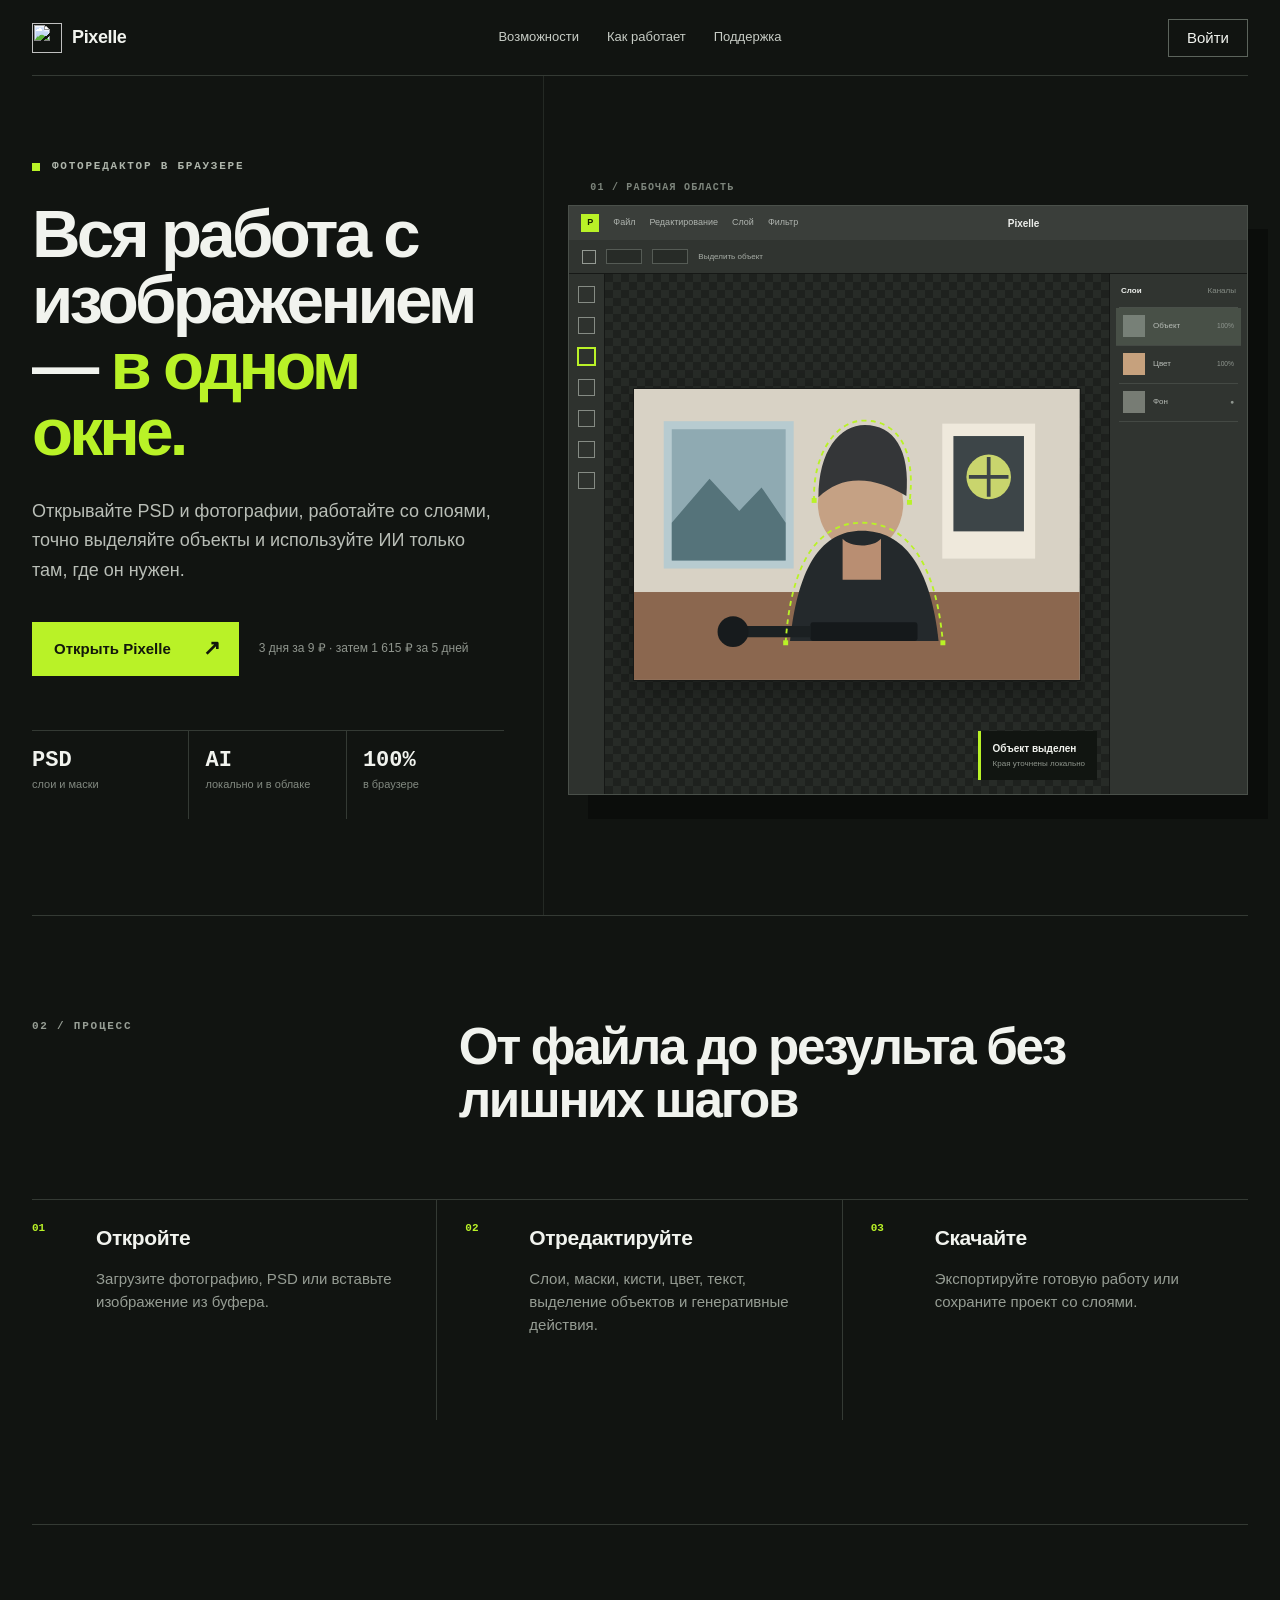
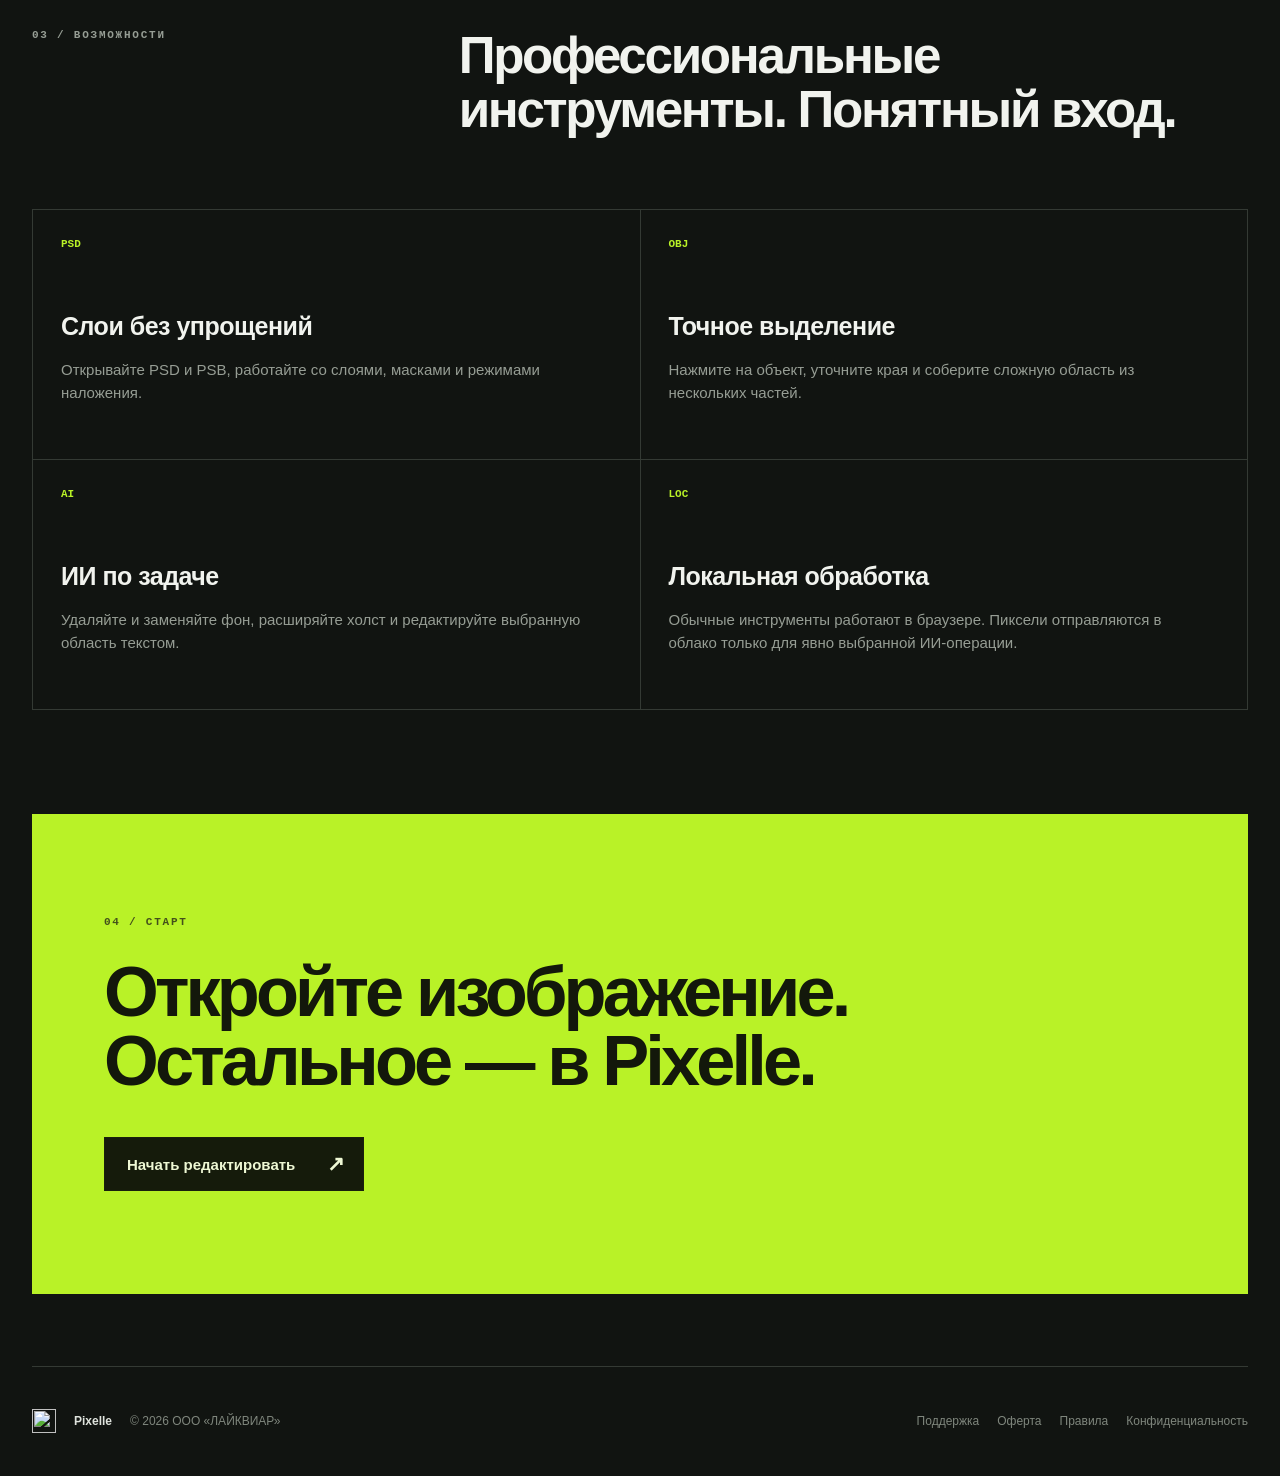
==== apps/photocraft-web/landing.html @ 4df217c8 "feat(pixelle): add landing access flow" ====
<!DOCTYPE html>
<html lang="ru">
<head>
  <meta charset="utf-8">
  <meta name="viewport" content="width=device-width, initial-scale=1">
  <meta name="theme-color" content="#11151a">
  <meta name="description" content="Pixelle — полноценный онлайн-фоторедактор с PSD, слоями, точным выделением и ИИ-инструментами.">
  <title>Pixelle — онлайн-фоторедактор</title>
  <link rel="icon" type="image/svg+xml" href="pixelle.svg">
  <link rel="icon" type="image/png" sizes="32x32" href="pixelle-32.png">
  <link rel="icon" href="favicon.ico" sizes="any">
  <link rel="apple-touch-icon" sizes="180x180" href="apple-touch-icon.png">
  <link rel="manifest" href="site.webmanifest">
  <link rel="stylesheet" href="landing.css">
  <link rel="stylesheet" href="commerce.css">
  <link rel="dns-prefetch" href="https://mc.yandex.ru">
  <link rel="preconnect" href="https://mc.yandex.ru" crossorigin>
  <link rel="preconnect" href="https://auth.neiro-platform.ru" crossorigin>
  <script src="landing.js" defer></script>
  <script src="commerce.js" defer></script>
  <!-- Yandex.Metrika counter -->
  <script>
    (function(m,e,t,r,i,k,a){
      m[i]=m[i]||function(){(m[i].a=m[i].a||[]).push(arguments)};
      m[i].l=1*new Date();
      for (var j=0;j<document.scripts.length;j++){if(document.scripts[j].src===r){return;}}
      k=e.createElement(t),a=e.getElementsByTagName(t)[0],k.async=1,k.src=r,a.parentNode.insertBefore(k,a)
    })(window,document,"script","https://mc.yandex.ru/metrika/tag.js?id=113889832","ym");
    ym(113889832,"init",{ssr:true,webvisor:true,clickmap:true,ecommerce:"dataLayer",referrer:document.referrer,url:location.href,accurateTrackBounce:true,trackLinks:true});
  </script>
  <!-- /Yandex.Metrika counter -->
</head>
<body data-pixelle-surface="landing">
  <noscript><div><img src="https://mc.yandex.ru/watch/113889832" style="position:absolute;left:-9999px" alt=""></div></noscript>
  <header class="site-header">
    <a class="brand" href="./" aria-label="Pixelle, главная">
      <img src="pixelle.svg" width="30" height="30" alt="">
      <span>Pixelle</span>
    </a>
    <nav class="site-nav" aria-label="Основная навигация">
      <a href="#capabilities">Возможности</a>
      <a href="#how-it-works">Как работает</a>
      <button type="button" data-pixelle-support>Поддержка</button>
    </nav>
    <button class="header-access" type="button" data-pixelle-start>Войти</button>
  </header>

  <main>
    <section class="hero" aria-labelledby="hero-title">
      <div class="hero-copy">
        <p class="eyebrow"><span aria-hidden="true"></span>Фоторедактор в браузере</p>
        <h1 id="hero-title">Вся работа с изображением — <em>в одном окне.</em></h1>
        <p class="hero-lead">Открывайте PSD и фотографии, работайте со слоями, точно выделяйте объекты и используйте ИИ только там, где он нужен.</p>
        <div class="hero-actions">
          <button class="primary-action" type="button" data-pixelle-start>
            <span>Открыть Pixelle</span><span aria-hidden="true">↗</span>
          </button>
          <span class="trial-note">3 дня за 9 ₽ · затем 1 615 ₽ за 5 дней</span>
        </div>
        <p class="entry-error" data-pixelle-entry-error role="alert" hidden></p>
        <ul class="hero-facts" aria-label="Ключевые возможности">
          <li><strong>PSD</strong><span>слои и маски</span></li>
          <li><strong>AI</strong><span>локально и в облаке</span></li>
          <li><strong>100%</strong><span>в браузере</span></li>
        </ul>
      </div>

      <div class="product-stage" aria-label="Предпросмотр рабочей области Pixelle">
        <div class="stage-mark" aria-hidden="true">01 / РАБОЧАЯ ОБЛАСТЬ</div>
        <div class="editor-frame">
          <div class="editor-topbar"><span class="mini-logo">P</span><span>Файл</span><span>Редактирование</span><span>Слой</span><span>Фильтр</span><b>Pixelle</b></div>
          <div class="editor-options"><span></span><i></i><i></i><small>Выделить объект</small></div>
          <div class="editor-body">
            <div class="editor-tools" aria-hidden="true"><i></i><i></i><i></i><i></i><i></i><i></i><i></i></div>
            <div class="editor-canvas">
              <svg viewBox="0 0 720 470" role="img" aria-label="Макет редактируемой фотографии">
                <rect width="720" height="470" fill="#d8d2c5"/>
                <rect y="328" width="720" height="142" fill="#8b674f"/>
                <rect x="48" y="52" width="210" height="238" fill="#b7cbd0"/>
                <rect x="61" y="65" width="184" height="212" fill="#8faab2"/>
                <path d="M61 216L122 145l48 52 36-38 39 57v61H61z" fill="#55737a"/>
                <rect x="498" y="56" width="150" height="218" fill="#efe9dc"/>
                <rect x="516" y="76" width="114" height="154" fill="#3d4548"/>
                <circle cx="573" cy="142" r="36" fill="#c9d56d"/>
                <path d="M573 110v64M541 142h64" stroke="#3d4548" stroke-width="6"/>
                <ellipse cx="366" cy="185" rx="69" ry="78" fill="#c5a184"/>
                <path d="M298 175c0-75 34-117 75-117 46 0 74 39 67 115-24-15-51-25-77-25-25 0-46 9-65 27z" fill="#343638"/>
                <path d="M252 407c13-123 52-178 116-178 67 0 111 57 124 178z" fill="#24292c"/>
                <path d="M337 242c12 14 49 15 62 0v66h-62z" fill="#b98e72"/>
                <rect x="285" y="377" width="173" height="30" rx="4" fill="#15191b"/>
                <path d="M285 392H161" stroke="#1b2022" stroke-width="18"/>
                <circle cx="160" cy="392" r="25" fill="#171b1d"/>
                <path d="M291 181c-3-74 34-130 81-130 55 0 84 48 73 133M245 410c8-128 52-194 123-194 74 0 120 66 131 194" fill="none" stroke="#b9f227" stroke-width="3" stroke-dasharray="8 7"/>
                <g fill="#b9f227"><rect x="287" y="176" width="8" height="8"/><rect x="441" y="179" width="8" height="8"/><rect x="241" y="406" width="8" height="8"/><rect x="495" y="406" width="8" height="8"/></g>
              </svg>
              <div class="canvas-tag"><b>Объект выделен</b><span>Края уточнены локально</span></div>
            </div>
            <aside class="editor-panels">
              <div class="panel-title"><b>Слои</b><span>Каналы</span></div>
              <div class="layer-row active"><i></i><span>Объект</span><small>100%</small></div>
              <div class="layer-row"><i></i><span>Цвет</span><small>100%</small></div>
              <div class="layer-row"><i></i><span>Фон</span><small>●</small></div>
            </aside>
          </div>
        </div>
      </div>
    </section>

    <section class="workflow" id="how-it-works" aria-labelledby="workflow-title">
      <div class="section-heading"><p>02 / ПРОЦЕСС</p><h2 id="workflow-title">От файла до результа без лишних шагов</h2></div>
      <ol class="workflow-list">
        <li><span>01</span><div><h3>Откройте</h3><p>Загрузите фотографию, PSD или вставьте изображение из буфера.</p></div></li>
        <li><span>02</span><div><h3>Отредактируйте</h3><p>Слои, маски, кисти, цвет, текст, выделение объектов и генеративные действия.</p></div></li>
        <li><span>03</span><div><h3>Скачайте</h3><p>Экспортируйте готовую работу или сохраните проект со слоями.</p></div></li>
      </ol>
    </section>

    <section class="capabilities" id="capabilities" aria-labelledby="capabilities-title">
      <div class="section-heading"><p>03 / ВОЗМОЖНОСТИ</p><h2 id="capabilities-title">Профессиональные инструменты. Понятный вход.</h2></div>
      <div class="capability-grid">
        <article><span>PSD</span><h3>Слои без упрощений</h3><p>Открывайте PSD и PSB, работайте со слоями, масками и режимами наложения.</p></article>
        <article><span>OBJ</span><h3>Точное выделение</h3><p>Нажмите на объект, уточните края и соберите сложную область из нескольких частей.</p></article>
        <article><span>AI</span><h3>ИИ по задаче</h3><p>Удаляйте и заменяйте фон, расширяйте холст и редактируйте выбранную область текстом.</p></article>
        <article><span>LOC</span><h3>Локальная обработка</h3><p>Обычные инструменты работают в браузере. Пиксели отправляются в облако только для явно выбранной ИИ-операции.</p></article>
      </div>
    </section>

    <section class="final-cta" aria-labelledby="final-title">
      <p>04 / СТАРТ</p>
      <h2 id="final-title">Откройте изображение.<br>Остальное — в Pixelle.</h2>
      <button class="primary-action" type="button" data-pixelle-start><span>Начать редактировать</span><span aria-hidden="true">↗</span></button>
    </section>
  </main>

  <footer class="site-footer">
    <div><img src="pixelle.svg" width="24" height="24" alt=""><b>Pixelle</b><span>© 2026 ООО «ЛАЙКВИАР»</span></div>
    <nav aria-label="Правовая и сервисная информация"><button type="button" data-pixelle-support>Поддержка</button><a href="/offer">Оферта</a><a href="/rules">Правила</a><a href="/privacy">Конфиденциальность</a></nav>
  </footer>
</body>
</html>
---- apps/photocraft-web/landing.css ----
:root {
  color-scheme: dark;
  --ink: #f1f3ee;
  --muted: #9da39a;
  --surface: #111411;
  --surface-2: #171b18;
  --surface-3: #202521;
  --line: #343a34;
  --accent: #b9f227;
  --accent-ink: #13180b;
}

* { box-sizing: border-box; }
html { scroll-behavior: smooth; background: var(--surface); }
body {
  min-width: 320px;
  margin: 0;
  overflow-x: hidden;
  color: var(--ink);
  background: var(--surface);
  font: 15px/1.55 Inter, ui-sans-serif, -apple-system, BlinkMacSystemFont, "Segoe UI", sans-serif;
}
button, a { font: inherit; }
a { color: inherit; }
button { color: inherit; }

.site-header {
  position: relative;
  z-index: 5;
  display: grid;
  width: min(1440px, calc(100% - 64px));
  min-height: 76px;
  margin: 0 auto;
  align-items: center;
  grid-template-columns: 1fr auto 1fr;
  border-bottom: 1px solid var(--line);
}
.brand { display: inline-flex; width: max-content; align-items: center; gap: 10px; text-decoration: none; font-size: 18px; font-weight: 760; letter-spacing: -.02em; }
.brand img { image-rendering: pixelated; }
.site-nav { display: flex; align-items: center; gap: 28px; color: #c7ccc5; font-size: 13px; }
.site-nav a { text-decoration: none; }
.site-nav button, .header-access { padding: 0; border: 0; background: transparent; cursor: pointer; }
.site-nav a:hover, .site-nav button:hover, .header-access:hover { color: var(--accent); }
.header-access { justify-self: end; min-height: 38px; padding: 0 18px; border: 1px solid #5c645c; }
.header-access:focus-visible, .site-nav a:focus-visible, .site-nav button:focus-visible { outline: 2px solid var(--accent); outline-offset: 4px; }

main { overflow: hidden; }
.hero {
  position: relative;
  display: grid;
  width: min(1440px, calc(100% - 64px));
  min-height: 720px;
  margin: 0 auto;
  padding: 84px 0 96px;
  align-items: center;
  grid-template-columns: minmax(360px, .82fr) minmax(580px, 1.18fr);
  gap: 64px;
}
.hero::before { position: absolute; top: 0; bottom: 0; left: 42%; width: 1px; content: ""; background: #242924; }
.hero-copy { position: relative; z-index: 1; max-width: 620px; }
.eyebrow, .section-heading > p, .final-cta > p { margin: 0 0 28px; color: #aeb5ab; font: 700 11px/1.2 ui-monospace, SFMono-Regular, Menlo, monospace; letter-spacing: .16em; text-transform: uppercase; }
.eyebrow { display: flex; align-items: center; gap: 12px; }
.eyebrow span { width: 8px; height: 8px; background: var(--accent); }
h1 { max-width: 760px; margin: 0; font-size: clamp(52px, 5.25vw, 82px); font-weight: 690; line-height: .98; letter-spacing: -.055em; }
h1 em { color: var(--accent); font-style: normal; }
.hero-lead { max-width: 570px; margin: 32px 0 0; color: #b9beb7; font-size: 18px; line-height: 1.65; }
.hero-actions { display: flex; margin-top: 36px; align-items: center; gap: 20px; }
.primary-action { display: inline-flex; min-height: 54px; padding: 0 18px 0 22px; align-items: center; justify-content: space-between; gap: 32px; border: 0; background: var(--accent); color: var(--accent-ink); font-weight: 780; cursor: pointer; }
.primary-action:hover { background: #d1ff58; }
.primary-action:focus-visible { outline: 2px solid white; outline-offset: 4px; }
.primary-action:disabled { cursor: wait; opacity: .58; }
.primary-action span:last-child { font-size: 21px; }
.trial-note { max-width: 210px; color: #8f958d; font-size: 12px; line-height: 1.45; }
.entry-error { max-width: 520px; margin: 16px 0 0; padding-left: 12px; border-left: 2px solid #ff705c; color: #ffb3a8; font-size: 13px; }
.hero-facts { display: grid; margin: 54px 0 0; padding: 0; grid-template-columns: repeat(3, 1fr); border-top: 1px solid var(--line); list-style: none; }
.hero-facts li { display: grid; min-height: 88px; padding: 17px 16px 12px 0; align-content: start; gap: 2px; border-right: 1px solid var(--line); }
.hero-facts li + li { padding-left: 16px; }
.hero-facts li:last-child { border-right: 0; }
.hero-facts strong { color: var(--ink); font: 760 22px/1.2 ui-monospace, SFMono-Regular, Menlo, monospace; }
.hero-facts span { color: #828980; font-size: 11px; }

.product-stage { position: relative; z-index: 1; min-width: 0; }
.stage-mark { margin: 0 0 12px 22px; color: #7d857c; font: 700 10px/1 ui-monospace, SFMono-Regular, Menlo, monospace; letter-spacing: .12em; }
.editor-frame { overflow: hidden; border: 1px solid #4a504a; background: #252925; box-shadow: 20px 24px 0 #0b0d0b; }
.editor-topbar { display: flex; height: 34px; padding: 0 12px; align-items: center; gap: 14px; color: #aeb3ae; background: #3a3e3a; font-size: 9px; }
.editor-topbar b { margin-left: auto; margin-right: auto; color: #eceeeb; font-size: 10px; }
.mini-logo { display: grid; width: 18px; height: 18px; place-items: center; color: #152000; background: var(--accent); font-weight: 900; }
.editor-options { display: flex; height: 34px; padding: 0 13px; align-items: center; gap: 10px; color: #a7ada6; border-bottom: 1px solid #161816; background: #303430; }
.editor-options span { width: 14px; height: 14px; border: 1px solid #949a93; }
.editor-options i { width: 36px; height: 15px; border: 1px solid #555b55; background: #272b27; }
.editor-options small { font-size: 8px; }
.editor-body { display: grid; height: 520px; grid-template-columns: 36px minmax(0, 1fr) 138px; }
.editor-tools { display: grid; padding: 12px 9px; align-content: start; gap: 14px; border-right: 1px solid #161816; background: #2e322e; }
.editor-tools i { width: 17px; height: 17px; border: 1px solid #858b84; }
.editor-tools i:nth-child(3) { border-color: var(--accent); box-shadow: inset 0 0 0 2px #2e322e, 0 0 0 1px var(--accent); }
.editor-canvas { position: relative; display: grid; min-width: 0; padding: 36px 28px; place-items: center; overflow: hidden; background-color: #1e211e; background-image: linear-gradient(45deg, #272b27 25%, transparent 25%), linear-gradient(-45deg, #272b27 25%, transparent 25%), linear-gradient(45deg, transparent 75%, #272b27 75%), linear-gradient(-45deg, transparent 75%, #272b27 75%); background-position: 0 0, 0 8px, 8px -8px, -8px 0; background-size: 16px 16px; }
.editor-canvas svg { display: block; width: 100%; height: auto; max-height: 100%; border: 1px solid #171917; box-shadow: 0 12px 34px rgba(0, 0, 0, .3); }
.canvas-tag { position: absolute; right: 12px; bottom: 14px; display: grid; padding: 10px 12px; gap: 1px; border-left: 3px solid var(--accent); background: #111511; }
.canvas-tag b { font-size: 10px; }
.canvas-tag span { color: #8e958c; font-size: 8px; }
.editor-panels { padding: 11px 9px; border-left: 1px solid #161816; background: #303430; }
.panel-title { display: flex; padding: 0 2px 9px; justify-content: space-between; color: #858c85; font-size: 8px; border-bottom: 1px solid #4a504a; }
.panel-title b { color: #eef0ed; }
.layer-row { display: grid; min-height: 38px; padding: 6px 4px; align-items: center; grid-template-columns: 24px 1fr auto; gap: 6px; color: #b9beb8; font-size: 8px; border-bottom: 1px solid #444944; }
.layer-row.active { margin: 0 -3px; padding-right: 7px; padding-left: 7px; background: #485047; }
.layer-row i { width: 22px; height: 22px; background: #778077; }
.layer-row:nth-child(3) i { background: #c6a17d; }
.layer-row:nth-child(4) i { background: #777c74; }
.layer-row small { color: #8f968f; }

.workflow, .capabilities { width: min(1440px, calc(100% - 64px)); margin: 0 auto; padding: 104px 0; border-top: 1px solid var(--line); }
.section-heading { display: grid; grid-template-columns: 1fr 2fr; gap: 32px; }
.section-heading h2 { max-width: 760px; margin: 0; font-size: clamp(38px, 4vw, 62px); font-weight: 640; line-height: 1.05; letter-spacing: -.045em; }
.workflow-list { display: grid; margin: 72px 0 0; padding: 0; grid-template-columns: repeat(3, 1fr); border-top: 1px solid var(--line); list-style: none; }
.workflow-list li { display: grid; min-height: 220px; padding: 22px 28px 26px 0; grid-template-columns: 48px 1fr; gap: 16px; border-right: 1px solid var(--line); }
.workflow-list li + li { padding-left: 28px; }
.workflow-list li:last-child { border-right: 0; }
.workflow-list > li > span, .capability-grid article > span { color: var(--accent); font: 700 11px/1.2 ui-monospace, SFMono-Regular, Menlo, monospace; }
.workflow h3, .capabilities h3 { margin: 0 0 12px; font-size: 21px; letter-spacing: -.02em; }
.workflow p, .capabilities p { margin: 0; color: #969d94; }
.capability-grid { display: grid; margin-top: 72px; grid-template-columns: repeat(2, 1fr); border-top: 1px solid var(--line); border-left: 1px solid var(--line); }
.capability-grid article { min-height: 250px; padding: 28px; border-right: 1px solid var(--line); border-bottom: 1px solid var(--line); }
.capability-grid article > span { display: block; margin-bottom: 56px; }
.capability-grid h3 { font-size: 25px; }
.capability-grid p { max-width: 520px; }

.final-cta { display: grid; width: min(1440px, calc(100% - 64px)); min-height: 480px; margin: 0 auto 72px; padding: 72px; align-content: center; justify-items: start; background: var(--accent); color: var(--accent-ink); }
.final-cta > p { color: #44501b; }
.final-cta h2 { margin: 0 0 42px; font-size: clamp(46px, 5.5vw, 84px); font-weight: 690; line-height: .98; letter-spacing: -.055em; }
.final-cta .primary-action { border: 1px solid #19200d; background: #151b0b; color: #eef8d4; }
.final-cta .primary-action:hover { background: #283810; }

.site-footer { display: flex; width: min(1440px, calc(100% - 64px)); min-height: 110px; margin: 0 auto; align-items: center; justify-content: space-between; color: #7f867d; font-size: 12px; border-top: 1px solid var(--line); }
.site-footer > div, .site-footer nav { display: flex; align-items: center; gap: 18px; }
.site-footer b { color: #dfe3dd; }
.site-footer a { text-decoration: none; }
.site-footer button { padding: 0; color: inherit; border: 0; background: transparent; cursor: pointer; }
.site-footer a:hover, .site-footer button:hover { color: var(--accent); }

@media (max-width: 1120px) {
  .site-header, .hero, .workflow, .capabilities, .final-cta, .site-footer { width: min(100% - 40px, 920px); }
  .hero { min-height: auto; padding-top: 64px; grid-template-columns: 1fr; }
  .hero::before { display: none; }
  .hero-copy { max-width: 760px; }
  .product-stage { max-width: 880px; }
  .editor-body { height: 500px; }
  .section-heading { grid-template-columns: 180px 1fr; }
}

@media (max-width: 760px) {
  .site-header, .hero, .workflow, .capabilities, .final-cta, .site-footer { width: min(100% - 32px, 640px); }
  .site-header { min-height: 66px; grid-template-columns: 1fr auto; }
  .site-nav { display: none; }
  .hero { padding: 56px 0 72px; gap: 44px; }
  h1 { font-size: clamp(44px, 14vw, 66px); }
  .hero-lead { font-size: 16px; }
  .hero-actions { align-items: flex-start; flex-direction: column; }
  .trial-note { max-width: 320px; }
  .hero-facts { margin-top: 42px; }
  .hero-facts strong { font-size: 18px; }
  .editor-frame { box-shadow: 10px 12px 0 #0b0d0b; }
  .editor-topbar span:not(.mini-logo), .editor-options small { display: none; }
  .editor-body { height: 340px; grid-template-columns: 28px minmax(0, 1fr); }
  .editor-panels { display: none; }
  .editor-tools { padding: 10px 6px; gap: 10px; }
  .editor-tools i { width: 14px; height: 14px; }
  .editor-canvas { padding: 22px 12px; }
  .canvas-tag { display: none; }
  .workflow, .capabilities { padding: 72px 0; }
  .section-heading { grid-template-columns: 1fr; gap: 0; }
  .workflow-list { margin-top: 48px; grid-template-columns: 1fr; }
  .workflow-list li { min-height: 0; padding: 24px 0; border-right: 0; border-bottom: 1px solid var(--line); }
  .workflow-list li + li { padding-left: 0; }
  .capability-grid { margin-top: 48px; grid-template-columns: 1fr; }
  .capability-grid article { min-height: 220px; padding: 24px; }
  .capability-grid article > span { margin-bottom: 40px; }
  .final-cta { min-height: 420px; margin-bottom: 40px; padding: 40px 24px; }
  .site-footer { padding: 28px 0; align-items: flex-start; flex-direction: column; gap: 26px; }
  .site-footer > div { flex-wrap: wrap; }
  .site-footer nav { align-items: flex-start; flex-direction: column; gap: 10px; }
}

@media (prefers-reduced-motion: reduce) { html { scroll-behavior: auto; } }
---- apps/photocraft-web/commerce.css ----
:root {
  color-scheme: dark;
  --px-accent: #b9f227;
  --px-accent-strong: #93d60c;
  --px-panel: #242629;
  --px-panel-2: #191b1e;
  --px-border: #45494f;
  --px-text: #f4f6f7;
  --px-muted: #a8adb4;
}

.px-commerce-layer { position: fixed; inset: 0; z-index: 2147483000; font: 14px/1.45 Inter, ui-sans-serif, system-ui, sans-serif; color: var(--px-text); }
.px-commerce-backdrop { position: absolute; inset: 0; background: rgba(9, 10, 12, .72); backdrop-filter: blur(8px); display: grid; place-items: center; padding: 20px; }
.px-commerce-card { width: min(540px, calc(100vw - 32px)); max-height: calc(100vh - 40px); overflow: auto; border: 1px solid var(--px-border); border-radius: 18px; background: linear-gradient(180deg, #2b2e32, var(--px-panel)); box-shadow: 0 28px 90px rgba(0,0,0,.52); position: relative; }
.px-commerce-stripe { height: 5px; background: linear-gradient(90deg, var(--px-accent), #e4ff95); border-radius: 18px 18px 0 0; }
.px-commerce-head { padding: 28px 30px 18px; }
.px-commerce-head h2 { margin: 0 38px 8px 0; font-size: 28px; line-height: 1.12; letter-spacing: -.025em; }
.px-commerce-head p { margin: 0; color: var(--px-muted); }
.px-commerce-close { position: absolute; top: 18px; right: 18px; width: 34px; height: 34px; border: 1px solid var(--px-border); border-radius: 10px; background: #1c1e21; color: var(--px-text); font-size: 22px; cursor: pointer; }
.px-commerce-body { padding: 0 30px 30px; }
.px-commerce-price { display: flex; align-items: baseline; gap: 9px; margin: 10px 0 20px; }
.px-commerce-price strong { font-size: 38px; letter-spacing: -.04em; }
.px-commerce-price span { color: var(--px-muted); }
.px-commerce-benefits { list-style: none; padding: 0; margin: 0 0 22px; display: grid; gap: 10px; }
.px-commerce-benefits li { display: flex; gap: 10px; }
.px-commerce-benefits li::before { content: ""; width: 9px; height: 9px; margin-top: 6px; flex: none; border-radius: 3px; background: var(--px-accent); box-shadow: 0 0 0 3px rgba(185,242,39,.12); }
.px-commerce-consent { display: grid; gap: 12px; padding: 16px; border: 1px solid #3a3e43; background: #1d1f22; border-radius: 12px; color: #c8ccd1; font-size: 12px; }
.px-commerce-consent label { display: flex; align-items: flex-start; gap: 9px; }
.px-commerce-consent input { margin-top: 2px; accent-color: var(--px-accent-strong); }
.px-commerce-consent a { color: #d8ff78; }
.px-commerce-primary { width: 100%; min-height: 48px; margin-top: 18px; border: 0; border-radius: 12px; background: var(--px-accent); color: #161a0b; font-weight: 750; cursor: pointer; }
.px-commerce-primary:hover { background: #c8ff3f; }
.px-commerce-primary:disabled { cursor: not-allowed; opacity: .42; }
.px-commerce-danger { width: 100%; min-height: 44px; margin-top: 18px; border: 1px solid #8f4f50; border-radius: 12px; background: transparent; color: #ffb7b8; font-weight: 700; cursor: pointer; }
.px-commerce-danger:hover { background: rgba(220, 76, 78, .12); }
.px-commerce-danger:disabled { cursor: not-allowed; opacity: .42; }
.px-commerce-note { margin: 14px 0 0; color: var(--px-muted); font-size: 12px; }
.px-commerce-error { margin: 14px 0 0; padding: 11px 12px; border-radius: 10px; background: rgba(231,76,60,.14); color: #ffc0ba; }
.px-commerce-backdrop .paywall-modal {
  display: flex; width: min(520px, calc(100vw - 32px)); max-height: calc(100dvh - 32px); padding: 0;
  flex-direction: column; overflow: hidden; color: #24262d; background: white; border: 0; border-radius: 20px;
  box-shadow: 0 22px 56px rgba(0, 0, 0, .22);
  font-family: -apple-system, BlinkMacSystemFont, "Segoe UI", Roboto, Arial, sans-serif;
}
.paywall-header { position: relative; min-height: 126px; padding: 22px 56px 20px 24px; flex: 0 0 auto; color: #172006; background: linear-gradient(100deg, #9bd70c 0%, #c8ff3f 54%, #83bd00 100%); }
.paywall-modal .paywall-header h2 { max-width: 440px; margin: 0; color: #172006; font-size: 25px; font-weight: 700; line-height: 31px; letter-spacing: 0; }
.paywall-close { position: absolute; top: 14px; right: 14px; display: grid; width: 36px; height: 36px; padding: 0; place-items: center; color: rgba(23, 32, 6, .72); background: transparent; border: 0; border-radius: 50%; font: 400 28px/1 Arial, sans-serif; cursor: pointer; }
.paywall-close:hover, .paywall-close:focus-visible { color: #172006; background: rgba(255, 255, 255, .28); outline: none; }
.paywall-price-row { display: flex; margin-top: 12px; align-items: center; gap: 10px; }
.paywall-price-row strong { font-size: 20px; }
.paywall-price-row > span:not(.paywall-old-price, .paywall-discount) { font-size: 14px; }
.paywall-old-price { color: rgba(23, 32, 6, .58); font-size: 14px; text-decoration: line-through; }
.paywall-discount { padding: 4px 10px; color: #111; background: white; border-radius: 4px; font-size: 12px; font-weight: 700; }
.paywall-body { display: flex; min-height: 0; padding: 22px 24px 16px; flex: 1 1 auto; flex-direction: column; gap: 18px; overflow-y: auto; }
.paywall-benefits { display: grid; margin: 0; padding: 0; gap: 4px; list-style: none; }
.paywall-benefits li { position: relative; min-height: 24px; padding-left: 28px; color: #4a4a4a; font-size: 14px; line-height: 24px; }
.paywall-benefits li::before { position: absolute; left: 0; content: "✓"; color: #6366f2; font-size: 16px; font-weight: 600; }
.paywall-consent { display: grid; gap: 12px; }
.paywall-modal .paywall-consent label { display: grid; margin: 0; align-items: start; grid-template-columns: 20px minmax(0, 1fr); gap: 12px; color: #94949e; font-size: 11px; line-height: 15px; cursor: pointer; }
.paywall-modal .paywall-consent input { width: 20px; height: 20px; margin: 1px 0 0; accent-color: #6366f2; cursor: pointer; }
.paywall-modal .paywall-consent a { color: #6366f2; text-underline-offset: 2px; }
.paywall-actions { display: grid; padding: 0 24px 16px; flex: 0 0 auto; gap: 10px; background: white; }
.paywall-payment { display: flex; width: 100%; min-height: 52px; padding: 0 18px; align-items: center; justify-content: center; gap: 10px; color: #24262d; border-radius: 12px; font: 600 15px/1.2 -apple-system, BlinkMacSystemFont, "Segoe UI", Roboto, Arial, sans-serif; cursor: pointer; }
.paywall-payment-card { background: #ffdd2d; border: 1px solid #ffdd2d; }
.paywall-payment:disabled { opacity: .42; cursor: not-allowed; }
.paywall-payment-card:not(:disabled):hover { background: #ffd51a; }
.paywall-card-icon { position: relative; width: 24px; height: 18px; border: 2px solid currentColor; border-radius: 4px; }
.paywall-card-icon::after { position: absolute; top: 4px; right: -2px; left: -2px; height: 2px; content: ""; background: currentColor; }
.paywall-note { margin: 0; color: #94949e; font-size: 11px; line-height: 15px; }
.paywall-modal .px-commerce-error { margin: 0; flex: 0 0 auto; color: #a61b15; }
.px-commerce-auth { width: min(480px, calc(100vw - 32px)); height: min(720px, calc(100vh - 40px)); border: 1px solid var(--px-border); border-radius: 18px; overflow: hidden; background: white; position: relative; }
.px-commerce-auth iframe { width: 100%; height: 100%; border: 0; }
.px-commerce-auth .px-commerce-close { z-index: 2; }
.px-commerce-fab { position: fixed; z-index: 2147482000; bottom: 20px; border: 1px solid #4a4f55; background: #24272b; color: white; box-shadow: 0 10px 32px rgba(0,0,0,.38); cursor: pointer; }
.px-commerce-fab:hover { border-color: var(--px-accent); }
#pixelle-pro-button { right: 76px; height: 42px; padding: 0 16px; border-radius: 12px; font-weight: 700; color: #dfff8b; }
#pixelle-support-button { right: 20px; width: 42px; height: 42px; border-radius: 50%; font-size: 19px; }
.px-support-form { display: grid; gap: 12px; }
.px-support-form input, .px-support-form select, .px-support-form textarea { width: 100%; box-sizing: border-box; border: 1px solid #484d53; border-radius: 10px; background: #181a1d; color: white; padding: 11px 12px; font: inherit; }
.px-support-form textarea { min-height: 140px; resize: vertical; }
.px-support-success { padding: 18px; border-radius: 12px; background: rgba(185,242,39,.10); color: #e1ff9b; }
@media (max-width: 620px) {
  .px-commerce-head, .px-commerce-body { padding-left: 20px; padding-right: 20px; }
  #pixelle-pro-button { right: 70px; }
  .px-commerce-backdrop .paywall-modal { width: min(358px, calc(100vw - 32px)); max-height: calc(100dvh - 32px); border-radius: 18px; }
  .paywall-header { min-height: 136px; padding: 20px 52px 16px 20px; }
  .paywall-modal .paywall-header h2 { max-width: 285px; font-size: 23px; line-height: 28px; }
  .paywall-price-row { margin-top: 10px; }
  .paywall-old-price { font-size: 12px; }
  .paywall-discount { padding: 4px 8px; font-size: 11px; }
  .paywall-body { padding: 20px 20px 16px; gap: 18px; }
  .paywall-benefits { gap: 3px; }
  .paywall-benefits li { min-height: 24px; padding-left: 24px; font-size: 13px; line-height: 24px; }
  .paywall-benefits li::before { font-size: 15px; }
  .paywall-modal .paywall-consent label { grid-template-columns: 20px minmax(0, 1fr); gap: 10px; font-size: 11px; line-height: 16px; }
  .paywall-actions { padding: 10px 20px 14px; gap: 8px; }
  .paywall-payment { min-height: 46px; font-size: 13px; }
  .paywall-card-icon { width: 20px; height: 15px; }
}
@media (prefers-reduced-motion: reduce) { .px-commerce-layer * { scroll-behavior: auto !important; } }
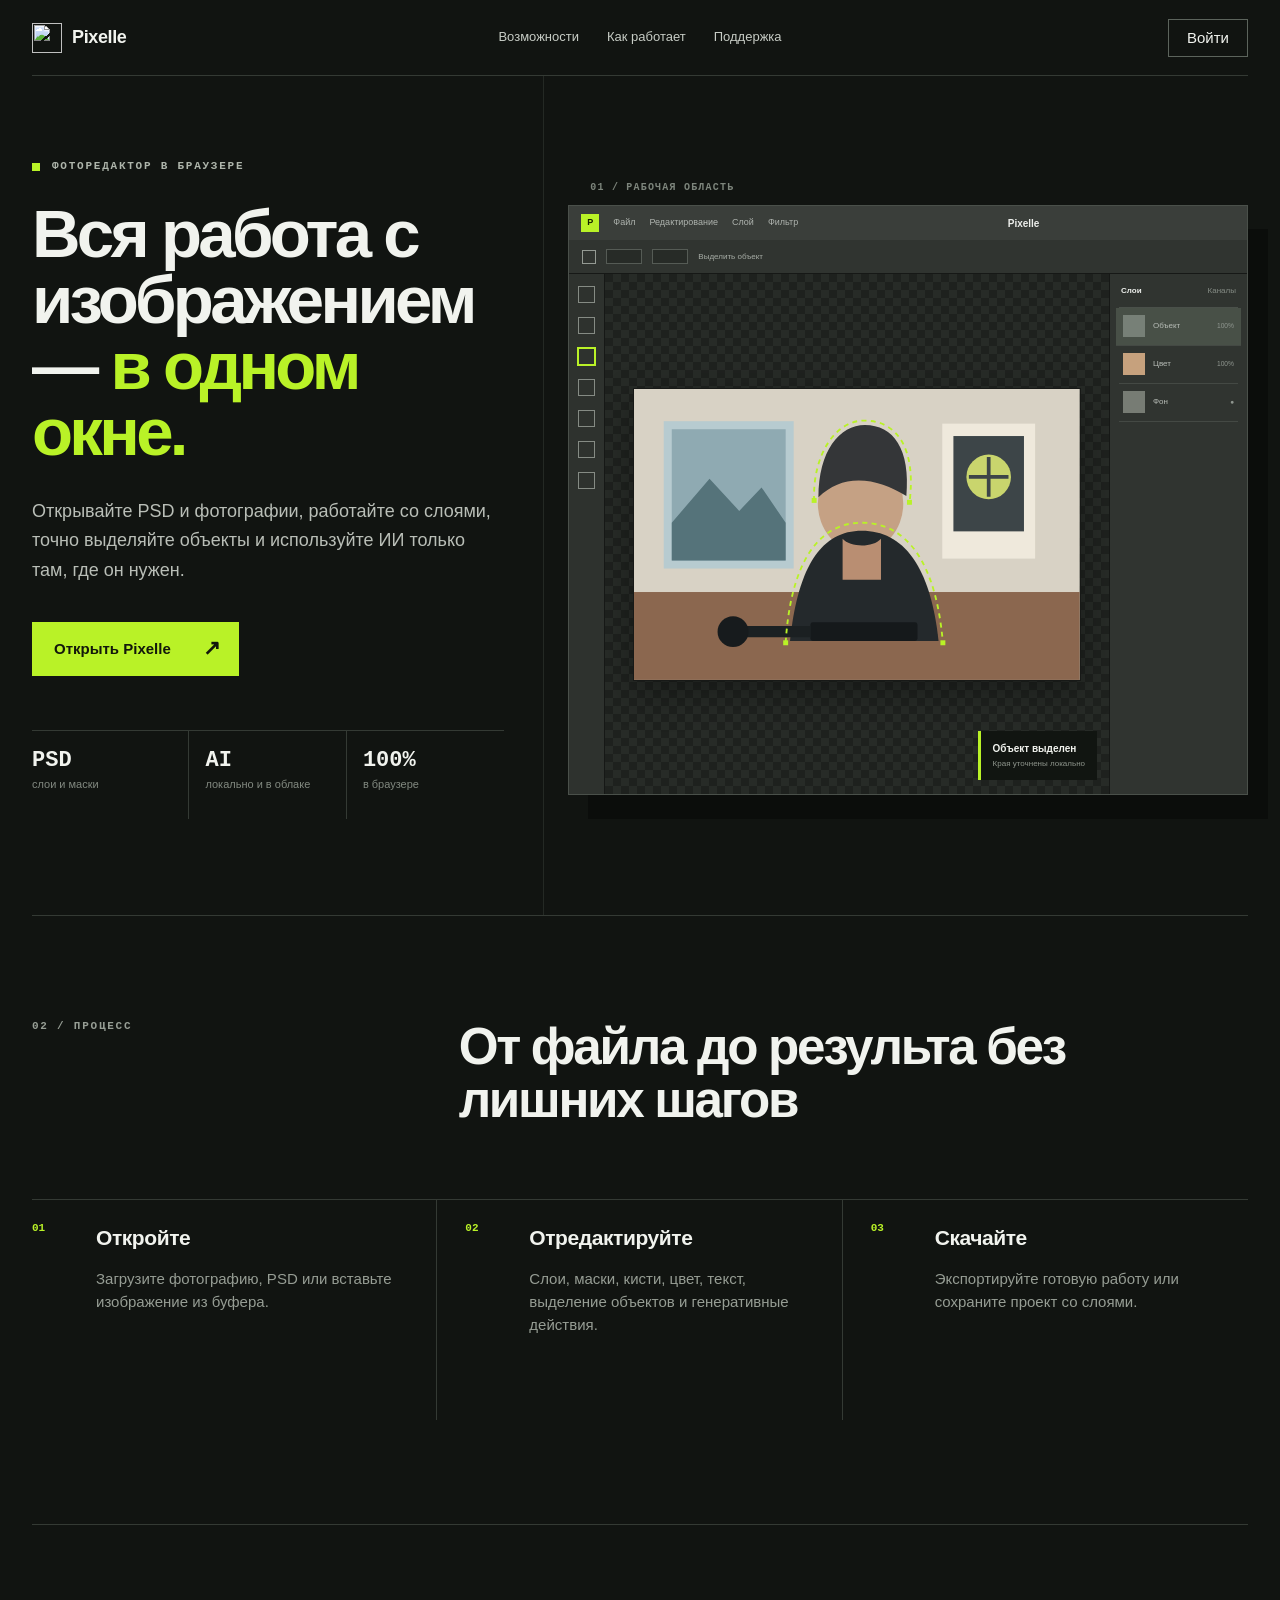
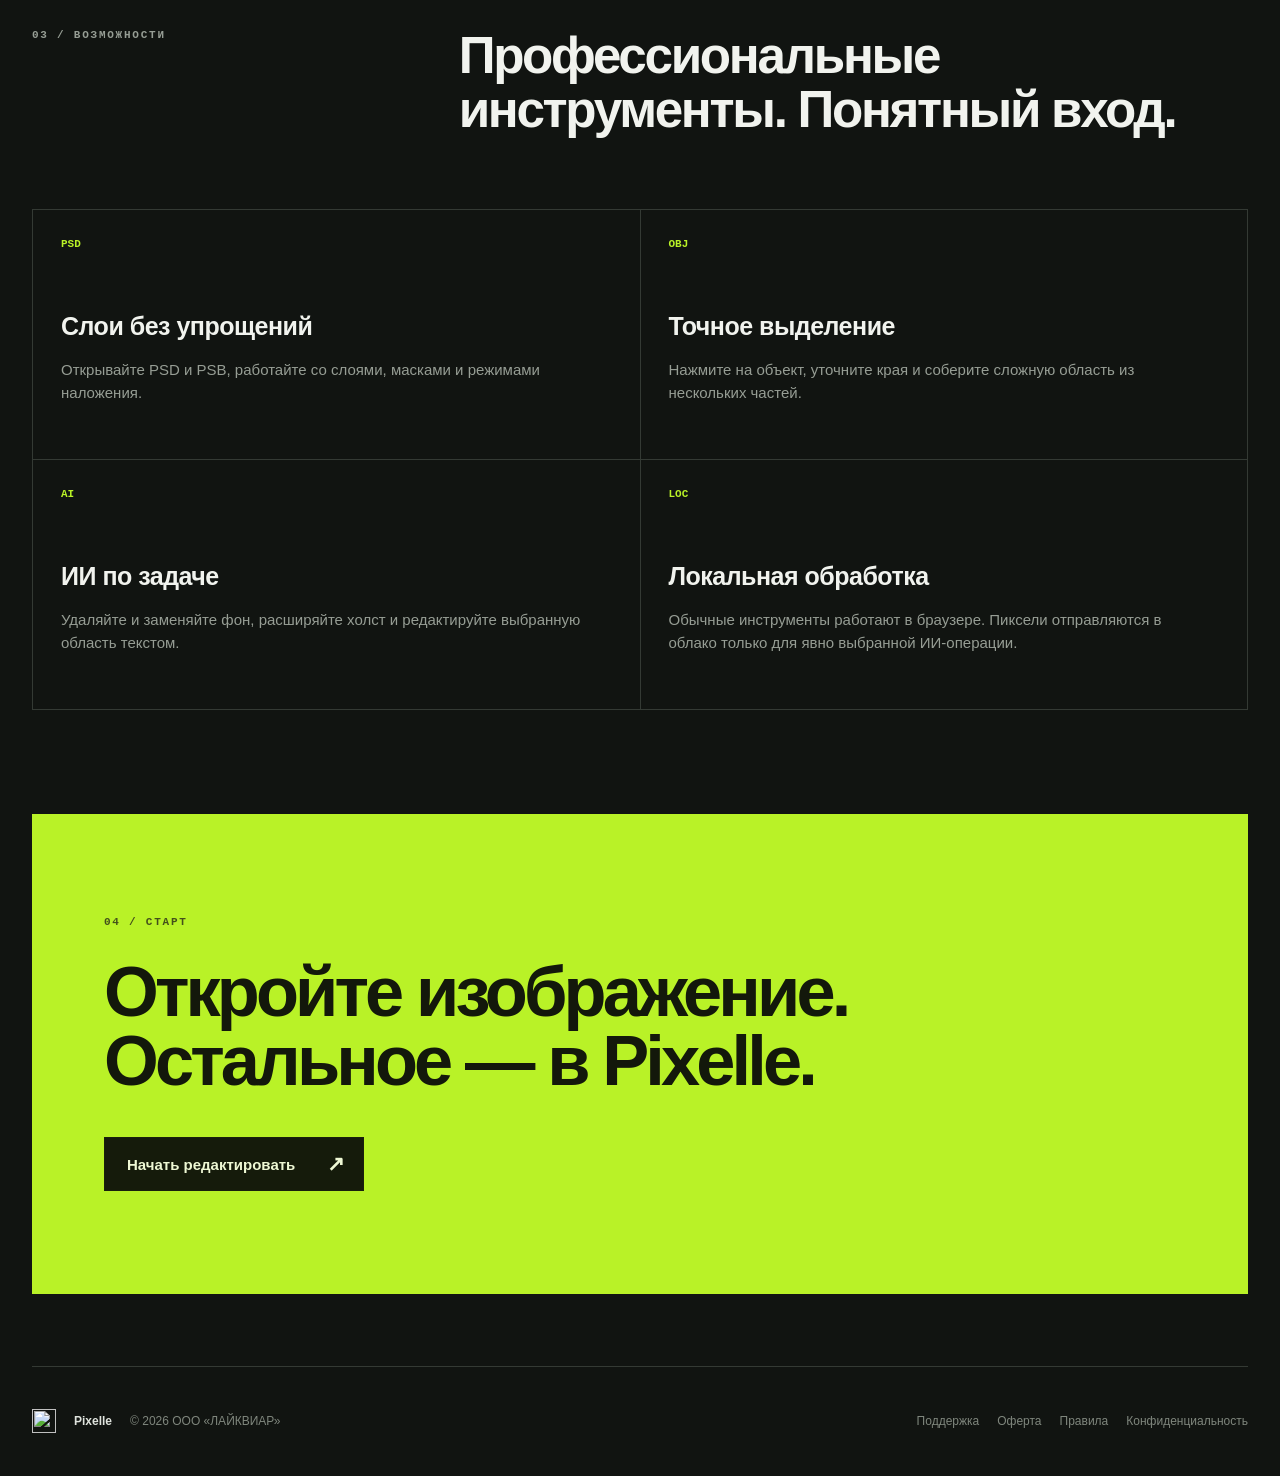
==== commit e6012f0d: "fix(pixelle): remove landing tariff note" ====
--- a/apps/photocraft-web/landing.html
+++ b/apps/photocraft-web/landing.html
@@ -55,7 +55,6 @@
           <button class="primary-action" type="button" data-pixelle-start>
             <span>Открыть Pixelle</span><span aria-hidden="true">↗</span>
           </button>
-          <span class="trial-note">3 дня за 9 ₽ · затем 1 615 ₽ за 5 дней</span>
         </div>
         <p class="entry-error" data-pixelle-entry-error role="alert" hidden></p>
         <ul class="hero-facts" aria-label="Ключевые возможности">
--- a/apps/photocraft-web/landing.css
+++ b/apps/photocraft-web/landing.css
@@ -70,7 +70,6 @@
 .primary-action:focus-visible { outline: 2px solid white; outline-offset: 4px; }
 .primary-action:disabled { cursor: wait; opacity: .58; }
 .primary-action span:last-child { font-size: 21px; }
-.trial-note { max-width: 210px; color: #8f958d; font-size: 12px; line-height: 1.45; }
 .entry-error { max-width: 520px; margin: 16px 0 0; padding-left: 12px; border-left: 2px solid #ff705c; color: #ffb3a8; font-size: 13px; }
 .hero-facts { display: grid; margin: 54px 0 0; padding: 0; grid-template-columns: repeat(3, 1fr); border-top: 1px solid var(--line); list-style: none; }
 .hero-facts li { display: grid; min-height: 88px; padding: 17px 16px 12px 0; align-content: start; gap: 2px; border-right: 1px solid var(--line); }
@@ -155,7 +154,6 @@
   h1 { font-size: clamp(44px, 14vw, 66px); }
   .hero-lead { font-size: 16px; }
   .hero-actions { align-items: flex-start; flex-direction: column; }
-  .trial-note { max-width: 320px; }
   .hero-facts { margin-top: 42px; }
   .hero-facts strong { font-size: 18px; }
   .editor-frame { box-shadow: 10px 12px 0 #0b0d0b; }
